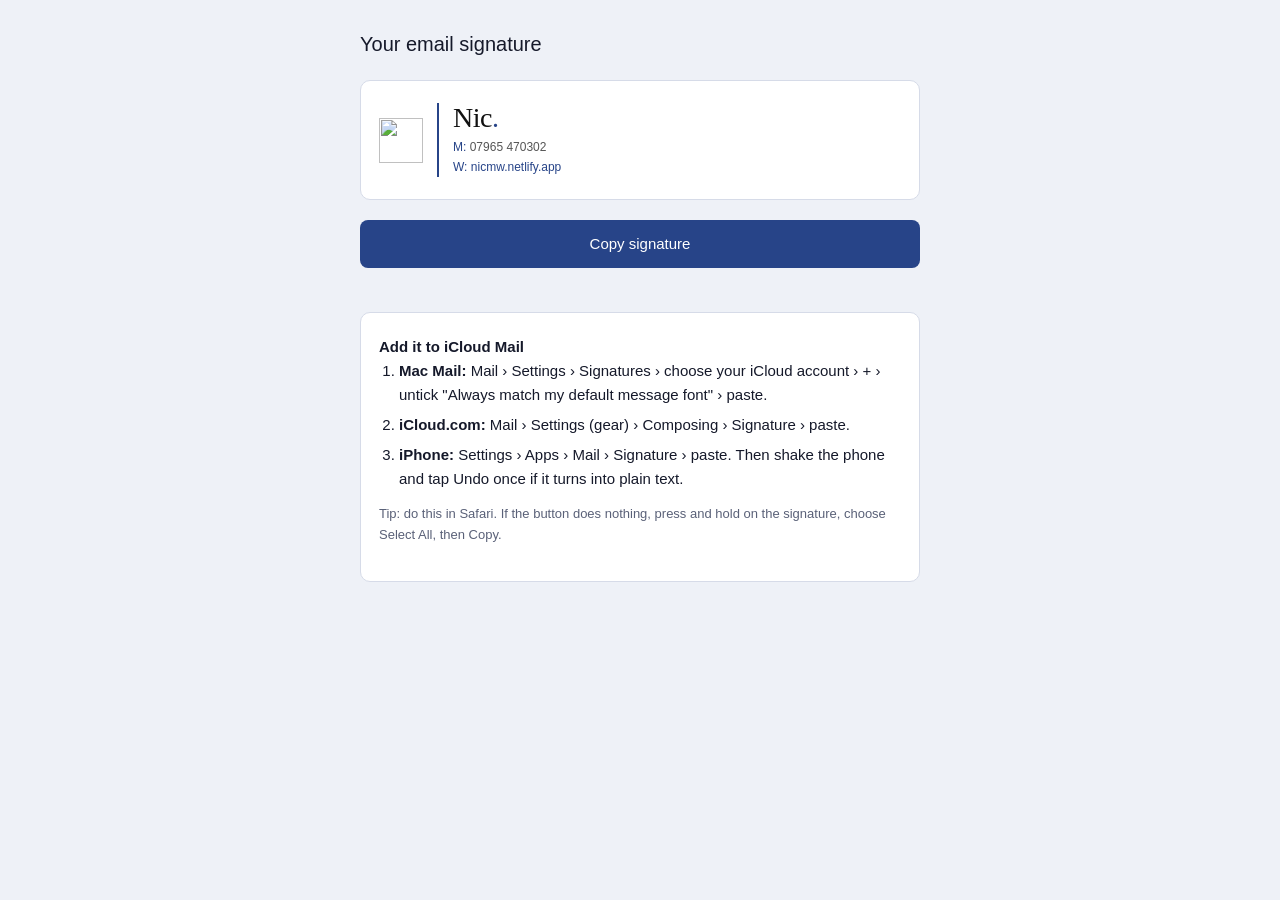
==== signature/index.html @ 1d74ff8b "Add email signature page and hosted logo Adds /signature/ with a copyable HTML email signature and a" ====
<!doctype html>
<html lang="en-GB">
<head>
<meta charset="utf-8">
<meta name="viewport" content="width=device-width,initial-scale=1">
<meta name="robots" content="noindex">
<title>Nic — email signature</title>
<style>
  body{margin:0;background:#eef1f7;color:#15192a;font:15px/1.6 Helvetica,Arial,sans-serif;padding:28px 16px 48px}
  .wrap{max-width:560px;margin:0 auto;display:flex;flex-direction:column;gap:20px}
  h1{font-size:20px;font-weight:500;margin:0}
  .card{background:#fff;border:1px solid #d6dbe8;border-radius:10px;padding:22px 18px}
  button{font:inherit;font-size:15px;background:#274488;color:#fff;border:0;border-radius:8px;padding:12px 18px;cursor:pointer;width:100%}
  button:focus-visible{outline:3px solid #9fb3e0;outline-offset:2px}
  #status{min-height:1.4em;margin:6px 0 0;font-size:13px;color:#274488;text-align:center}
  ol{margin:0;padding-left:20px}
  li{margin-bottom:6px}
  .muted{color:#5a6178;font-size:13px}
</style>
</head>
<body>
<div class="wrap">
  <h1>Your email signature</h1>

  <div class="card" id="sig">
<!-- SIG START --><table role="presentation" cellpadding="0" cellspacing="0" border="0" style="border-collapse:collapse;mso-table-lspace:0;mso-table-rspace:0;"><tr><td style="padding:0 14px 0 0;vertical-align:middle;"><a href="https://nicmw.netlify.app/" style="text-decoration:none;"><img src="https://nicmw.netlify.app/signature/logo.png" width="44" height="45" alt="" style="display:block;border:0;outline:none;width:44px;height:45px;"></a></td><td style="border-left:2px solid #274488;padding:0 0 0 14px;vertical-align:middle;font-family:Helvetica,Arial,sans-serif;"><div style="font-family:Georgia,'Times New Roman',serif;font-size:28px;line-height:30px;color:#111111;letter-spacing:-0.5px;">Nic<span style="color:#274488;">.</span></div><div style="font-size:12px;line-height:20px;color:#555555;padding-top:4px;"><span style="color:#274488;">M:</span>&nbsp;<a href="tel:+447965470302" style="color:#555555;text-decoration:none;">07965 470302</a><br><span style="color:#274488;">W:</span>&nbsp;<a href="https://nicmw.netlify.app/" style="color:#274488;text-decoration:none;">nicmw.netlify.app</a></div></td></tr></table><!-- SIG END -->
  </div>

  <div>
    <button id="copy" type="button">Copy signature</button>
    <p id="status" aria-live="polite"></p>
  </div>

  <div class="card">
    <strong>Add it to iCloud Mail</strong>
    <ol>
      <li><b>Mac Mail:</b> Mail › Settings › Signatures › choose your iCloud account › + › untick "Always match my default message font" › paste.</li>
      <li><b>iCloud.com:</b> Mail › Settings (gear) › Composing › Signature › paste.</li>
      <li><b>iPhone:</b> Settings › Apps › Mail › Signature › paste. Then shake the phone and tap Undo once if it turns into plain text.</li>
    </ol>
    <p class="muted">Tip: do this in Safari. If the button does nothing, press and hold on the signature, choose Select All, then Copy.</p>
  </div>
</div>
<script>
  const sig = document.getElementById('sig');
  const status = document.getElementById('status');
  function selectSig(){
    const r = document.createRange(); r.selectNodeContents(sig);
    const s = window.getSelection(); s.removeAllRanges(); s.addRange(r); return s;
  }
  document.getElementById('copy').addEventListener('click', async () => {
    const html = sig.innerHTML.trim();
    const text = 'Nic.\nM: 07965 470302\nW: nicmw.netlify.app';
    try {
      await navigator.clipboard.write([new ClipboardItem({
        'text/html': new Blob([html], {type:'text/html'}),
        'text/plain': new Blob([text], {type:'text/plain'})
      })]);
      status.textContent = 'Copied. Now paste it into your signature settings.';
    } catch (e) {
      selectSig();
      let ok = false; try { ok = document.execCommand('copy'); } catch (_) {}
      status.textContent = ok ? 'Copied. Now paste it into your signature settings.' : 'Signature selected. Tap Copy.';
    }
  });
</script>
</body>
</html>
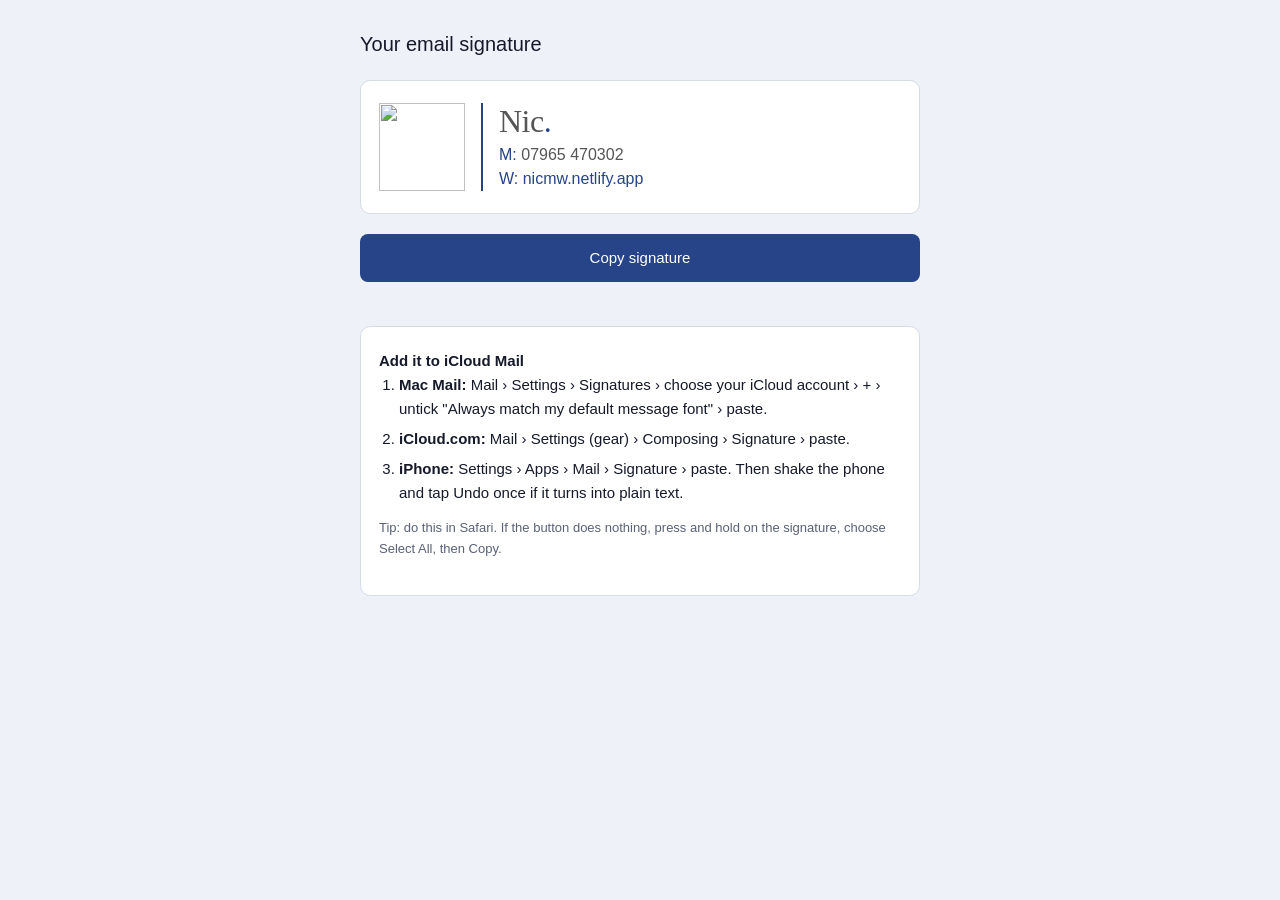
==== commit 4e20dcba: "Signature: larger type, grey name for dark mode, logo matches height Name now uses the same grey as " ====
--- a/signature/index.html
+++ b/signature/index.html
@@ -23,7 +23,7 @@
   <h1>Your email signature</h1>
 
   <div class="card" id="sig">
-<!-- SIG START --><table role="presentation" cellpadding="0" cellspacing="0" border="0" style="border-collapse:collapse;mso-table-lspace:0;mso-table-rspace:0;"><tr><td style="padding:0 14px 0 0;vertical-align:middle;"><a href="https://nicmw.netlify.app/" style="text-decoration:none;"><img src="https://nicmw.netlify.app/signature/logo.png" width="44" height="45" alt="" style="display:block;border:0;outline:none;width:44px;height:45px;"></a></td><td style="border-left:2px solid #274488;padding:0 0 0 14px;vertical-align:middle;font-family:Helvetica,Arial,sans-serif;"><div style="font-family:Georgia,'Times New Roman',serif;font-size:28px;line-height:30px;color:#111111;letter-spacing:-0.5px;">Nic<span style="color:#274488;">.</span></div><div style="font-size:12px;line-height:20px;color:#555555;padding-top:4px;"><span style="color:#274488;">M:</span>&nbsp;<a href="tel:+447965470302" style="color:#555555;text-decoration:none;">07965 470302</a><br><span style="color:#274488;">W:</span>&nbsp;<a href="https://nicmw.netlify.app/" style="color:#274488;text-decoration:none;">nicmw.netlify.app</a></div></td></tr></table><!-- SIG END -->
+<!-- SIG START --><table role="presentation" cellpadding="0" cellspacing="0" border="0" style="border-collapse:collapse;mso-table-lspace:0;mso-table-rspace:0;"><tr><td style="padding:0 16px 0 0;vertical-align:middle;"><a href="https://nicmw.netlify.app/" style="text-decoration:none;"><img src="https://nicmw.netlify.app/signature/logo.png" width="86" height="88" alt="" style="display:block;border:0;outline:none;width:86px;height:88px;"></a></td><td style="border-left:2px solid #274488;padding:0 0 0 16px;vertical-align:middle;font-family:Helvetica,Arial,sans-serif;"><div style="font-family:Georgia,'Times New Roman',serif;font-size:32px;line-height:36px;color:#555555;letter-spacing:-0.5px;">Nic<span style="color:#274488;">.</span></div><div style="font-size:16px;line-height:24px;color:#555555;padding-top:4px;"><span style="color:#274488;">M:</span>&nbsp;<a href="tel:+447965470302" style="color:#555555;text-decoration:none;">07965 470302</a><br><span style="color:#274488;">W:</span>&nbsp;<a href="https://nicmw.netlify.app/" style="color:#274488;text-decoration:none;">nicmw.netlify.app</a></div></td></tr></table><!-- SIG END -->
   </div>
 
   <div>
